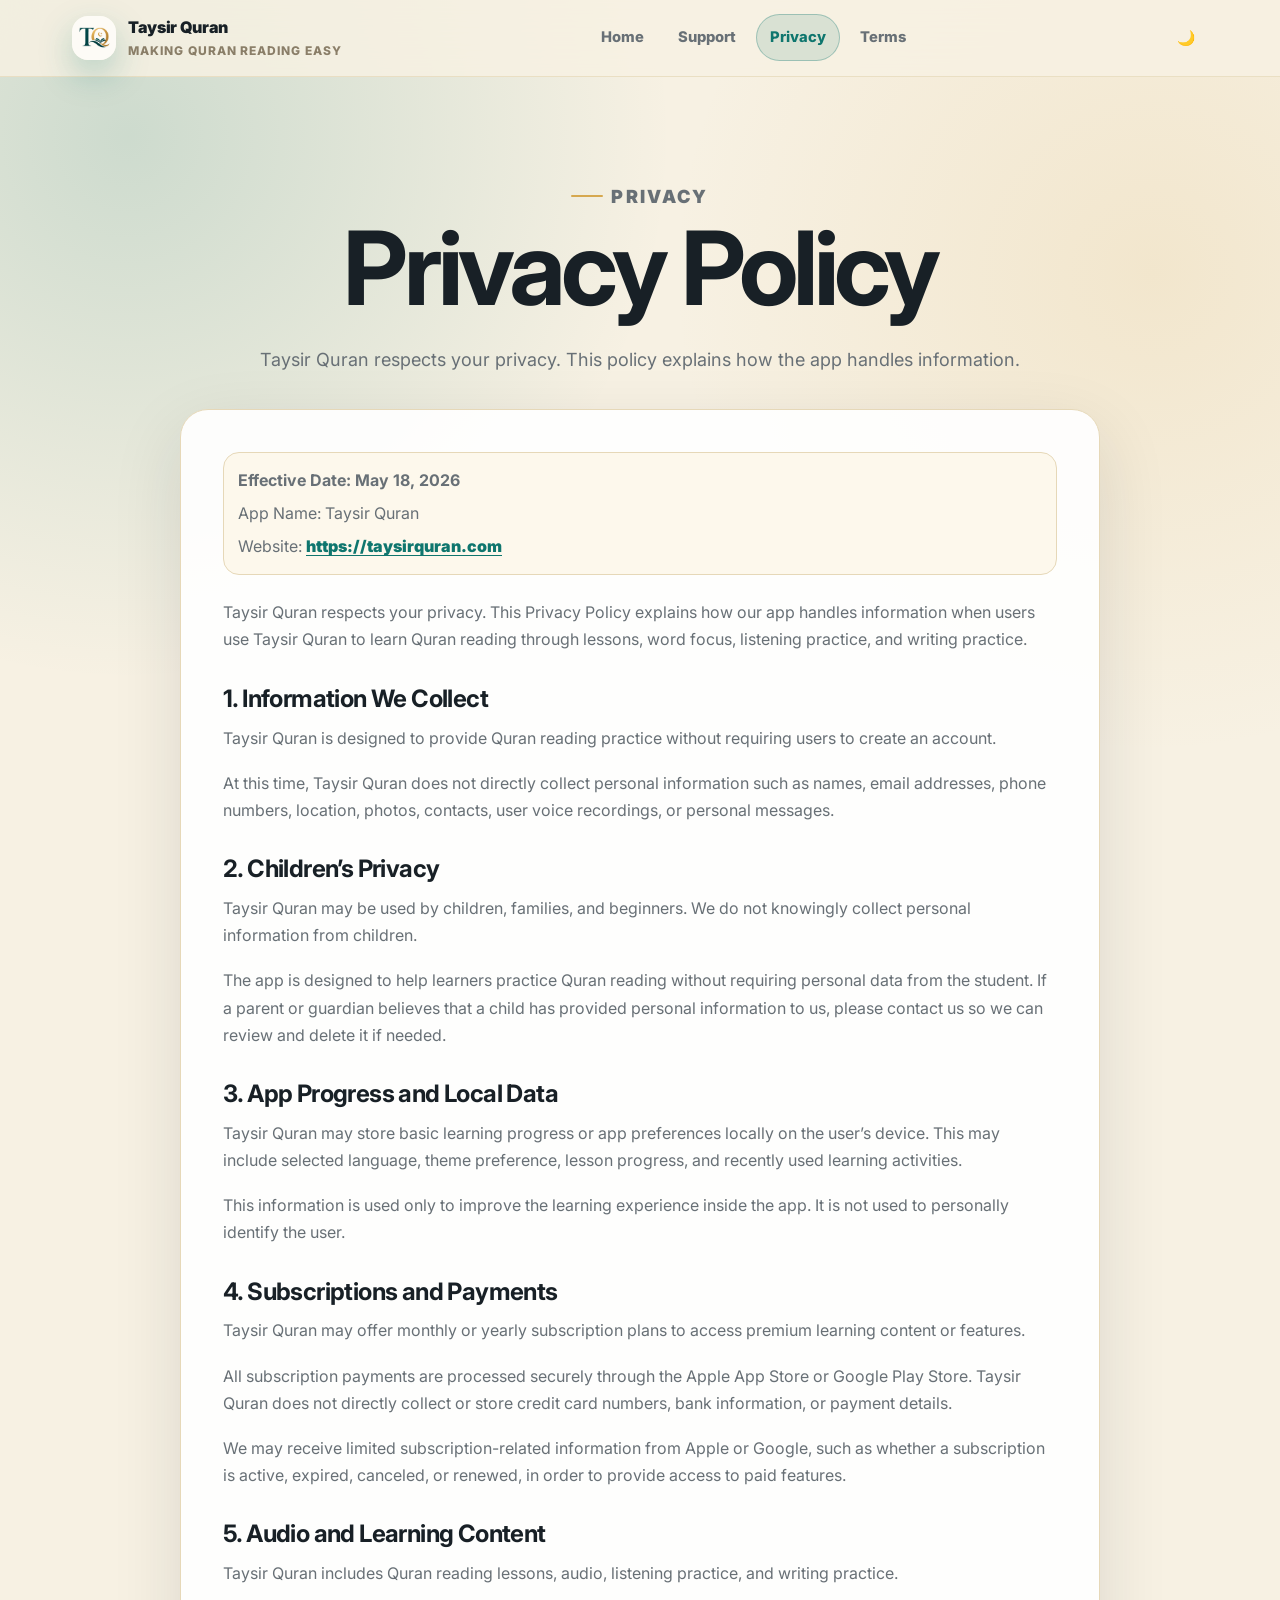
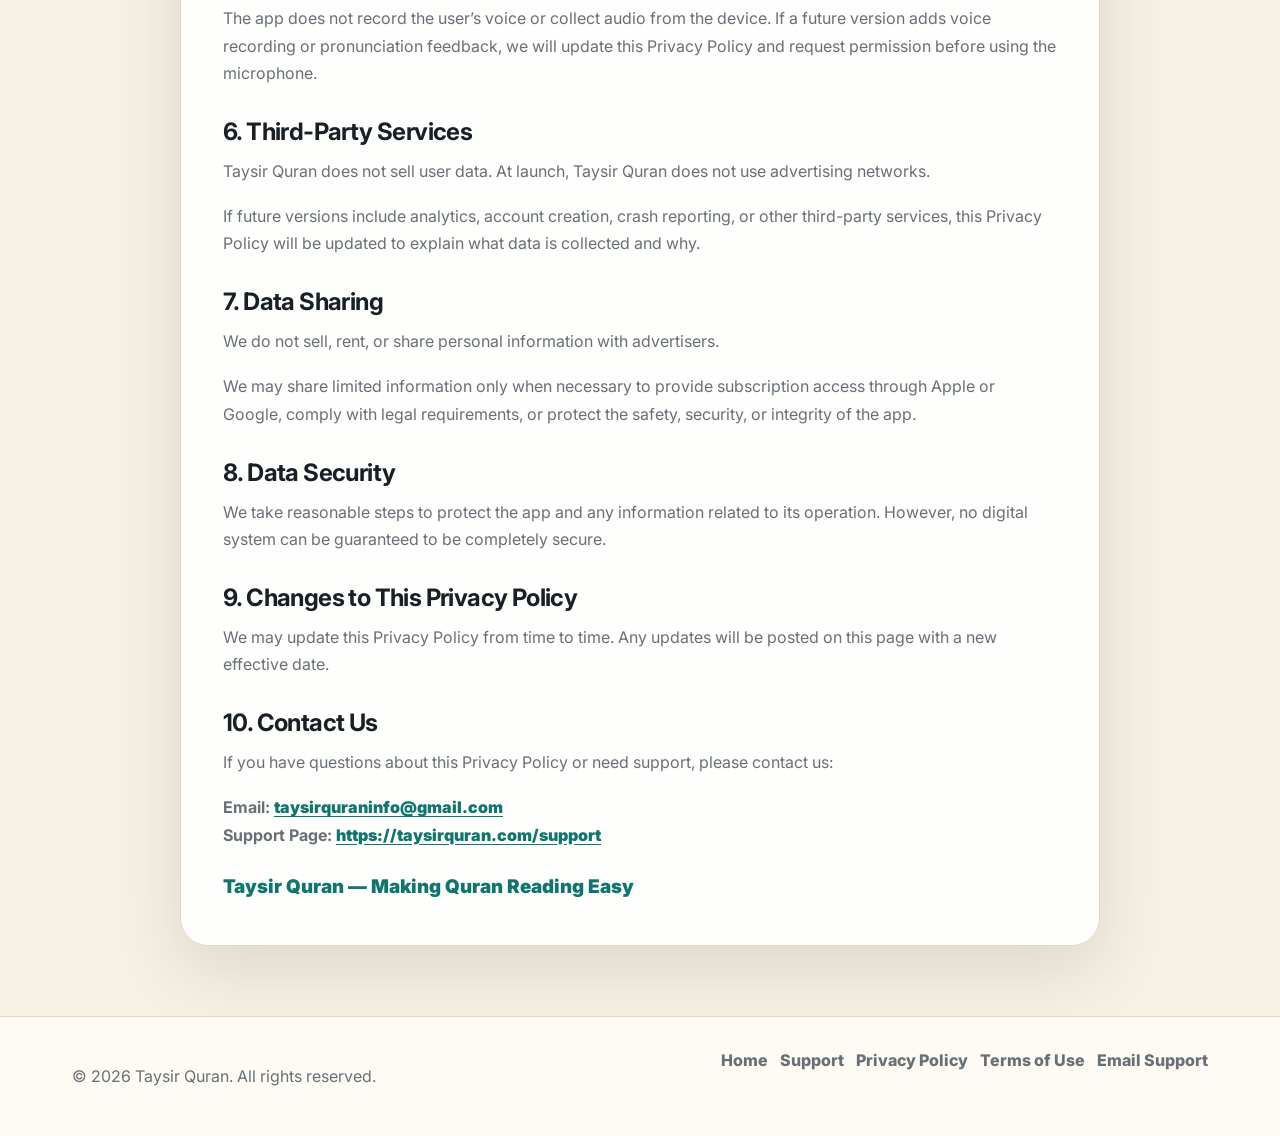
==== privacy/index.html @ a532eeca "second time to upload files" ====
<!doctype html>
<html lang="en" data-theme="dark">
  <head>
    <meta charset="utf-8" />
    <meta name="viewport" content="width=device-width, initial-scale=1" />
    <title>Privacy Policy — Taysir Quran</title>
    <meta name="description" content="Privacy Policy for Taysir Quran." />
    <meta name="theme-color" content="#0f766e" />

    <link rel="icon" type="image/png" href="../favicon.png" />
    <link rel="apple-touch-icon" href="../favicon.png" />

    <link rel="preconnect" href="https://fonts.googleapis.com" />
    <link rel="preconnect" href="https://fonts.gstatic.com" crossorigin />
    <link
      href="https://fonts.googleapis.com/css2?family=Amiri:wght@400;700&family=Inter:wght@400;600;700;800;900&display=swap"
      rel="stylesheet"
    />
    <link rel="stylesheet" href="../styles.css" />
  </head>
  <body>
    <a class="skip-link" href="#main">Skip to content</a>

    <header class="site-header">
      <nav class="nav" aria-label="Main navigation">
        <a class="brand" href="/">
          <img
            class="brand-mark"
            src="../logo.png"
            alt="Taysir Quran app logo"
          />
          <span class="brand-text">
            Taysir Quran <span>Making Quran Reading Easy</span>
          </span>
        </a>

        <div class="nav-links" data-nav-links>
          <a href="/">Home</a>
          <a href="/support/">Support</a>
          <a class="active" href="/privacy/">Privacy</a>
          <a href="/terms/">Terms</a>
        </div>

        <div class="nav-actions">
          <button
            class="icon-button"
            type="button"
            data-theme-toggle
            style="background: transparent; border: none; box-shadow: none"
          >
            🌙
          </button>
          <button
            class="menu-button"
            type="button"
            data-menu-button
            aria-label="Open menu"
            aria-expanded="false"
          >
            ☰
          </button>
        </div>
      </nav>
    </header>

    <main id="main">
      <section class="page-hero">
        <p class="kicker">Privacy</p>
        <h1>Privacy Policy</h1>
        <p>
          Taysir Quran respects your privacy. This policy explains how the app
          handles information.
        </p>
      </section>

      <article class="legal-card">
        <div class="legal-meta">
          <strong>Effective Date: May 18, 2026</strong>
          <span>App Name: Taysir Quran</span>
          <span>
            Website:
            <a class="inline-link" href="https://taysirquran.com">
              https://taysirquran.com
            </a>
          </span>
        </div>

        <p>
          Taysir Quran respects your privacy. This Privacy Policy explains how
          our app handles information when users use Taysir Quran to learn Quran
          reading through lessons, word focus, listening practice, and writing
          practice.
        </p>

        <h2>1. Information We Collect</h2>

        <p>
          Taysir Quran is designed to provide Quran reading practice without
          requiring users to create an account.
        </p>

        <p>
          At this time, Taysir Quran does not directly collect personal
          information such as names, email addresses, phone numbers, location,
          photos, contacts, user voice recordings, or personal messages.
        </p>

        <h2>2. Children’s Privacy</h2>

        <p>
          Taysir Quran may be used by children, families, and beginners. We do
          not knowingly collect personal information from children.
        </p>

        <p>
          The app is designed to help learners practice Quran reading without
          requiring personal data from the student. If a parent or guardian
          believes that a child has provided personal information to us, please
          contact us so we can review and delete it if needed.
        </p>

        <h2>3. App Progress and Local Data</h2>

        <p>
          Taysir Quran may store basic learning progress or app preferences
          locally on the user’s device. This may include selected language,
          theme preference, lesson progress, and recently used learning
          activities.
        </p>

        <p>
          This information is used only to improve the learning experience
          inside the app. It is not used to personally identify the user.
        </p>

        <h2>4. Subscriptions and Payments</h2>

        <p>
          Taysir Quran may offer monthly or yearly subscription plans to access
          premium learning content or features.
        </p>

        <p>
          All subscription payments are processed securely through the Apple App
          Store or Google Play Store. Taysir Quran does not directly collect or
          store credit card numbers, bank information, or payment details.
        </p>

        <p>
          We may receive limited subscription-related information from Apple or
          Google, such as whether a subscription is active, expired, canceled,
          or renewed, in order to provide access to paid features.
        </p>

        <h2>5. Audio and Learning Content</h2>

        <p>
          Taysir Quran includes Quran reading lessons, audio, listening
          practice, and writing practice.
        </p>

        <p>
          The app does not record the user’s voice or collect audio from the
          device. If a future version adds voice recording or pronunciation
          feedback, we will update this Privacy Policy and request permission
          before using the microphone.
        </p>

        <h2>6. Third-Party Services</h2>

        <p>
          Taysir Quran does not sell user data. At launch, Taysir Quran does not
          use advertising networks.
        </p>

        <p>
          If future versions include analytics, account creation, crash
          reporting, or other third-party services, this Privacy Policy will be
          updated to explain what data is collected and why.
        </p>

        <h2>7. Data Sharing</h2>

        <p>
          We do not sell, rent, or share personal information with advertisers.
        </p>

        <p>
          We may share limited information only when necessary to provide
          subscription access through Apple or Google, comply with legal
          requirements, or protect the safety, security, or integrity of the
          app.
        </p>

        <h2>8. Data Security</h2>

        <p>
          We take reasonable steps to protect the app and any information
          related to its operation. However, no digital system can be guaranteed
          to be completely secure.
        </p>

        <h2>9. Changes to This Privacy Policy</h2>

        <p>
          We may update this Privacy Policy from time to time. Any updates will
          be posted on this page with a new effective date.
        </p>

        <h2>10. Contact Us</h2>

        <p>
          If you have questions about this Privacy Policy or need support,
          please contact us:
        </p>

        <p>
          <strong>Email:</strong>
          <a class="inline-link" href="mailto:taysirquraninfo@gmail.com">
            taysirquraninfo@gmail.com
          </a>
          <br />
          <strong>Support Page:</strong>
          <a class="inline-link" href="/support/">
            https://taysirquran.com/support
          </a>
        </p>

        <strong class="strong-line">
          Taysir Quran — Making Quran Reading Easy
        </strong>
      </article>
    </main>

    <footer class="site-footer">
      <div class="footer-inner">
        <p>© 2026 Taysir Quran. All rights reserved.</p>
        <div class="footer-links">
          <a href="/">Home</a>
          <a href="/support/">Support</a>
          <a href="/privacy/">Privacy Policy</a>
          <a href="/terms/">Terms of Use</a>
          <a href="mailto:taysirquraninfo@gmail.com">Email Support</a>
        </div>
      </div>
    </footer>

    <script src="../script.js"></script>
  </body>
</html>
---- styles.css ----
@font-face {
  font-family: 'Uthmanic Hafs';
  src: url('fonts/UthmanicHafs_V22.ttf') format('truetype');
  font-weight: 400;
  font-style: normal;
  font-display: swap;
}

:root {
  --bg: #f7f1e3;
  --surface: #fffdf7;
  --card: #ffffff;
  --elevated: #fdf8ec;
  --text: #182026;
  --muted: #687076;
  --soft: #8a7e68;
  --primary: #0f766e;
  --primary-dark: #115e59;
  --gold: #d6a84f;
  --gold-dark: #b7791f;
  --border: #e6d8b8;
  --shadow: 0 24px 70px rgba(24, 32, 38, 0.12);
  --hero-glow: rgba(15, 118, 110, 0.18);
  --radius-xl: 28px;
  --radius-lg: 22px;
  --radius-md: 16px;
  --max: 1180px;
}

[data-theme='dark'] {
  --bg: #0b0b0b;
  --surface: #0f0f0f;
  --card: #151515;
  --elevated: #1b1b1b;
  --text: #f8fafc;
  --muted: #b8c2c7;
  --soft: #d8caa9;
  --primary: #2dd4bf;
  --primary-dark: #14b8a6;
  --gold: #f0c86a;
  --gold-dark: #d6a84f;
  --border: #2f2a21;
  --shadow: 0 24px 80px rgba(0, 0, 0, 0.46);
  --hero-glow: rgba(45, 212, 191, 0.16);
}

* { box-sizing: border-box; }

html {
  scroll-behavior: smooth;
}

body {
  margin: 0;
  font-family: Inter, ui-sans-serif, system-ui, -apple-system, BlinkMacSystemFont, "Segoe UI", sans-serif;
  background:
    radial-gradient(circle at 10% 5%, var(--hero-glow), transparent 34rem),
    radial-gradient(circle at 90% 10%, rgba(214, 168, 79, 0.15), transparent 30rem),
    var(--bg);
  color: var(--text);
  line-height: 1.7;
  transition: background 0.25s ease, color 0.25s ease;
}

body.no-scroll { overflow: hidden; }

a { color: inherit; text-decoration: none; }

.skip-link {
  position: absolute;
  top: -48px;
  left: 16px;
  background: var(--primary);
  color: #fff;
  padding: 10px 14px;
  border-radius: 999px;
  z-index: 1000;
}
.skip-link:focus { top: 16px; }

.site-header {
  position: sticky;
  top: 0;
  z-index: 50;
  backdrop-filter: blur(18px);
  background: color-mix(in srgb, var(--bg) 84%, transparent);
  border-bottom: 1px solid color-mix(in srgb, var(--border) 75%, transparent);
}

.nav {
  max-width: var(--max);
  margin: 0 auto;
  padding: 14px 22px;
  display: flex;
  align-items: center;
  justify-content: space-between;
  gap: 16px;
}

.brand {
  display: inline-flex;
  align-items: center;
  gap: 12px;
  font-weight: 900;
  letter-spacing: -0.02em;
}

.brand-mark {
  width: 44px;
  height: 44px;
  border-radius: 16px;
  display: grid;
  place-items: center;
  background: linear-gradient(145deg, var(--primary), var(--gold));
  color: #fff;
  box-shadow: 0 14px 34px rgba(15, 118, 110, 0.28);
  font-weight: 900;
}

.brand-text span {
  display: block;
  font-size: 0.75rem;
  color: var(--soft);
  font-weight: 800;
  letter-spacing: 0.08em;
  text-transform: uppercase;
}

.nav-links {
  display: flex;
  align-items: center;
  gap: 6px;
}

.nav-links a,
.nav-actions button {
  border: 1px solid transparent;
  border-radius: 999px;
  padding: 10px 13px;
  color: var(--muted);
  font-weight: 800;
  font-size: 0.92rem;
}

.nav-links a:hover,
.nav-links a.active {
  color: var(--primary);
  background: color-mix(in srgb, var(--primary) 12%, transparent);
  border-color: color-mix(in srgb, var(--primary) 30%, transparent);
}

.nav-actions {
  display: flex;
  align-items: center;
  gap: 8px;
}

.icon-button,
.menu-button {
  cursor: pointer;
  border: 1px solid var(--border);
  background: var(--card);
  color: var(--text);
  min-width: 44px;
  height: 44px;
  display: inline-grid;
  place-items: center;
  box-shadow: 0 10px 24px rgba(0,0,0,0.06);
}

.menu-button { display: none; }

main { min-height: 70vh; }

.section {
  max-width: var(--max);
  margin: 0 auto;
  padding: 88px 22px;
}

.hero {
  padding-top: 88px;
  padding-bottom: 86px;
  display: grid;
  grid-template-columns: minmax(0, 1.08fr) minmax(320px, 0.92fr);
  gap: 44px;
  align-items: center;
}

.kicker {
  display: inline-flex;
  align-items: center;
  gap: 8px;
  margin: 0 0 16px;
  color: var(--primary);
  font-size: 0.82rem;
  font-weight: 900;
  letter-spacing: 0.13em;
  text-transform: uppercase;
}
.kicker::before {
  content: '';
  width: 32px;
  height: 2px;
  border-radius: 999px;
  background: var(--gold);
}

h1, h2, h3 { line-height: 1.12; margin: 0; letter-spacing: -0.045em; }
h1 { font-size: clamp(3.2rem, 9vw, 6.4rem); }
h2 { font-size: clamp(2.05rem, 5vw, 3.6rem); }
h3 { font-size: 1.22rem; letter-spacing: -0.02em; }

.hero-subtitle {
  margin: 14px 0 0;
  color: var(--gold);
  font-size: clamp(1.35rem, 3vw, 2rem);
  font-weight: 900;
  letter-spacing: -0.035em;
}

.hero-tagline {
  margin: 8px 0 0;
  color: var(--primary);
  font-size: clamp(1.1rem, 2.4vw, 1.45rem);
  font-weight: 900;
}

.lead {
  margin: 24px 0 0;
  max-width: 690px;
  color: var(--muted);
  font-size: clamp(1.05rem, 2vw, 1.22rem);
}

.hero-actions,
.cta-row {
  display: flex;
  flex-wrap: wrap;
  gap: 12px;
  margin-top: 30px;
}

.btn {
  display: inline-flex;
  align-items: center;
  justify-content: center;
  gap: 9px;
  border: 1px solid var(--border);
  border-radius: 999px;
  min-height: 48px;
  padding: 0 20px;
  font-weight: 900;
  transition: transform 0.18s ease, box-shadow 0.18s ease, background 0.18s ease;
}
.btn:hover { transform: translateY(-2px); }
.btn-primary {
  background: linear-gradient(135deg, var(--primary), var(--primary-dark));
  color: #fff;
  border-color: color-mix(in srgb, var(--primary) 70%, #fff 10%);
  box-shadow: 0 16px 34px rgba(15, 118, 110, 0.26);
}
.btn-secondary {
  background: var(--card);
  color: var(--text);
}
.btn-gold {
  background: linear-gradient(135deg, var(--gold), var(--gold-dark));
  color: #1b1204;
  border-color: color-mix(in srgb, var(--gold) 70%, #fff 10%);
}

.hero-card {
  position: relative;
  border: 1px solid var(--border);
  background: linear-gradient(180deg, color-mix(in srgb, var(--card) 90%, transparent), var(--elevated));
  border-radius: 36px;
  padding: 22px;
  box-shadow: var(--shadow);
  overflow: hidden;
}
.hero-card::before {
  content: '';
  position: absolute;
  inset: -80px -90px auto auto;
  width: 190px;
  height: 190px;
  border-radius: 50%;
  background: rgba(214, 168, 79, 0.22);
  filter: blur(8px);
}

.app-mock {
  position: relative;
  border: 1px solid var(--border);
  background: var(--surface);
  border-radius: 30px;
  padding: 18px;
  min-height: 510px;
}
.mock-top {
  display: flex;
  justify-content: space-between;
  align-items: center;
  gap: 12px;
  margin-bottom: 18px;
}
.mock-pill {
  border: 1px solid var(--border);
  background: var(--elevated);
  color: var(--primary);
  border-radius: 999px;
  padding: 8px 12px;
  font-size: 0.78rem;
  font-weight: 900;
}
.quran-word {
  direction: rtl;
  min-height: 150px;
  display: grid;
  place-items: center;
  border-radius: 24px;
  background:
    radial-gradient(circle at center, color-mix(in srgb, var(--primary) 13%, transparent), transparent 64%),
    var(--elevated);
  border: 1px solid var(--border);
  font-family: 'Uthmanic Hafs', 'Amiri', serif;
  font-size: clamp(2.15rem, 6.2vw, 4.7rem);
  color: var(--text);
  text-align: center;
  line-height: 2.15;
  padding: 20px;
}
.quran-verse {
  letter-spacing: 0;
  word-spacing: 0.12em;
}
.lesson-list { display: grid; gap: 12px; margin-top: 18px; }
.lesson-row {
  display: grid;
  grid-template-columns: auto 1fr auto;
  align-items: center;
  gap: 12px;
  padding: 12px;
  border: 1px solid var(--border);
  border-radius: 18px;
  background: var(--card);
}
.lesson-icon {
  width: 42px;
  height: 42px;
  border-radius: 14px;
  display: grid;
  place-items: center;
  background: color-mix(in srgb, var(--primary) 13%, transparent);
  color: var(--primary);
  font-weight: 900;
}
.lesson-row strong { display: block; }
.lesson-row span { color: var(--muted); font-size: 0.9rem; }
.progress-dot {
  width: 10px;
  height: 10px;
  border-radius: 50%;
  background: var(--gold);
}

.section-heading {
  max-width: 760px;
  margin-bottom: 30px;
}
.section-heading p {
  margin: 16px 0 0;
  color: var(--muted);
  font-size: 1.08rem;
}

.about-card,
.legal-card,
.support-card,
.cta-card {
  border: 1px solid var(--border);
  border-radius: var(--radius-xl);
  background: color-mix(in srgb, var(--card) 92%, transparent);
  box-shadow: var(--shadow);
  padding: clamp(22px, 4vw, 42px);
}
.about-card p,
.legal-card p,
.support-card p { color: var(--muted); margin: 0 0 18px; }
.strong-line {
  display: block;
  margin-top: 22px;
  color: var(--primary);
  font-weight: 900;
  font-size: 1.18rem;
}

.feature-grid {
  display: grid;
  grid-template-columns: repeat(4, 1fr);
  gap: 16px;
}
.feature-card {
  border: 1px solid var(--border);
  background: var(--card);
  border-radius: var(--radius-lg);
  padding: 22px;
  min-height: 210px;
  box-shadow: 0 14px 36px rgba(0,0,0,0.06);
}
.feature-icon {
  width: 54px;
  height: 54px;
  border-radius: 18px;
  display: grid;
  place-items: center;
  margin-bottom: 18px;
  background: color-mix(in srgb, var(--primary) 13%, transparent);
  color: var(--primary);
  font-weight: 900;
  font-size: 1.35rem;
}
.feature-card p { color: var(--muted); margin: 12px 0 0; }

.page-hero {
  max-width: 900px;
  margin: 0 auto;
  padding: 86px 22px 34px;
  text-align: center;
}
.page-hero p { color: var(--muted); font-size: 1.13rem; margin: 18px auto 0; max-width: 760px; }

.legal-card {
  max-width: 920px;
  margin: 0 auto 70px;
}
.legal-card h2 {
  font-size: 1.5rem;
  margin: 32px 0 12px;
  letter-spacing: -0.025em;
}
.legal-card h2:first-child { margin-top: 0; }
.legal-card ul { color: var(--muted); padding-left: 22px; }
.legal-card li { margin: 8px 0; }
.legal-meta {
  display: grid;
  gap: 6px;
  margin-bottom: 24px;
  padding: 14px;
  border: 1px solid var(--border);
  border-radius: var(--radius-md);
  background: var(--elevated);
  color: var(--muted);
}
.inline-link {
  color: var(--primary);
  font-weight: 900;
  text-decoration: underline;
  text-underline-offset: 3px;
}

.support-card {
  max-width: 820px;
  margin: 0 auto 70px;
  text-align: center;
}
.support-email {
  display: inline-flex;
  margin: 16px 0 4px;
  color: var(--primary);
  font-weight: 900;
  font-size: 1.15rem;
}

.site-footer {
  border-top: 1px solid var(--border);
  background: color-mix(in srgb, var(--surface) 88%, transparent);
}
.footer-inner {
  max-width: var(--max);
  margin: 0 auto;
  padding: 30px 22px;
  display: flex;
  justify-content: space-between;
  gap: 18px;
  flex-wrap: wrap;
  color: var(--muted);
}
.footer-links { display: flex; flex-wrap: wrap; gap: 12px; }
.footer-links a { font-weight: 800; }
.footer-links a:hover { color: var(--primary); }

@media (max-width: 980px) {
  .hero { grid-template-columns: 1fr; padding-top: 64px; }
  .feature-grid { grid-template-columns: repeat(2, 1fr); }
  .hero-card { max-width: 620px; width: 100%; margin: 0 auto; }
}

@media (max-width: 760px) {
  .nav { padding: 12px 16px; }
  .menu-button { display: inline-grid; }
  .nav-links {
    position: fixed;
    inset: 69px 14px auto 14px;
    display: none;
    flex-direction: column;
    align-items: stretch;
    padding: 12px;
    border: 1px solid var(--border);
    border-radius: 22px;
    background: var(--surface);
    box-shadow: var(--shadow);
  }
  .nav-links.open { display: flex; }
  .nav-links a { padding: 13px 14px; }
  .brand-text span { display: none; }
  .section { padding: 62px 16px; }
  .hero { padding-top: 54px; gap: 30px; }
  .hero-actions, .cta-row { flex-direction: column; }
  .btn { width: 100%; }
  .app-mock { min-height: auto; }
  .quran-word { min-height: 130px; }
  .feature-grid { grid-template-columns: 1fr; }
  .footer-inner { flex-direction: column; }
}

@media (max-width: 430px) {
  .brand-mark { width: 40px; height: 40px; border-radius: 14px; }
  .hero-card { padding: 14px; border-radius: 26px; }
  .app-mock { padding: 12px; border-radius: 24px; }
  .lesson-row { grid-template-columns: auto 1fr; }
  .progress-dot { display: none; }
  .about-card, .legal-card, .support-card, .cta-card { border-radius: 22px; }
}
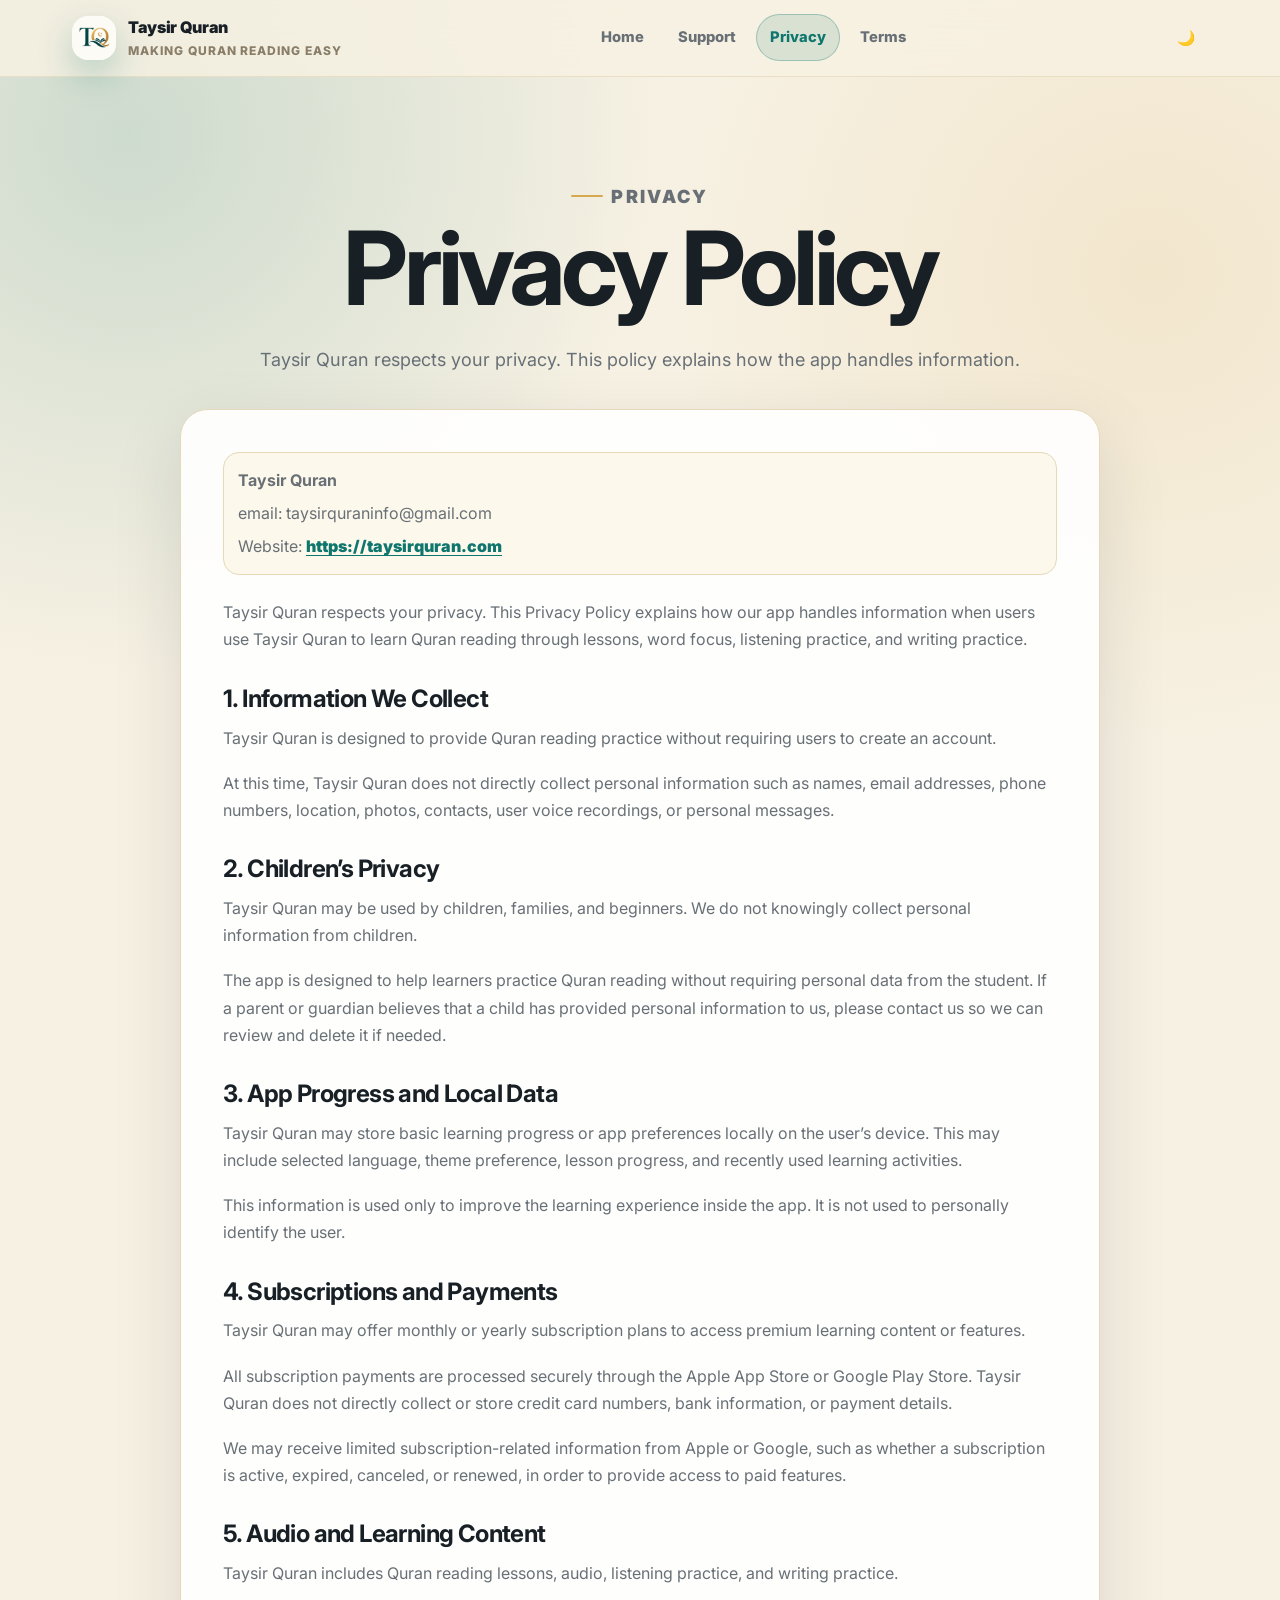
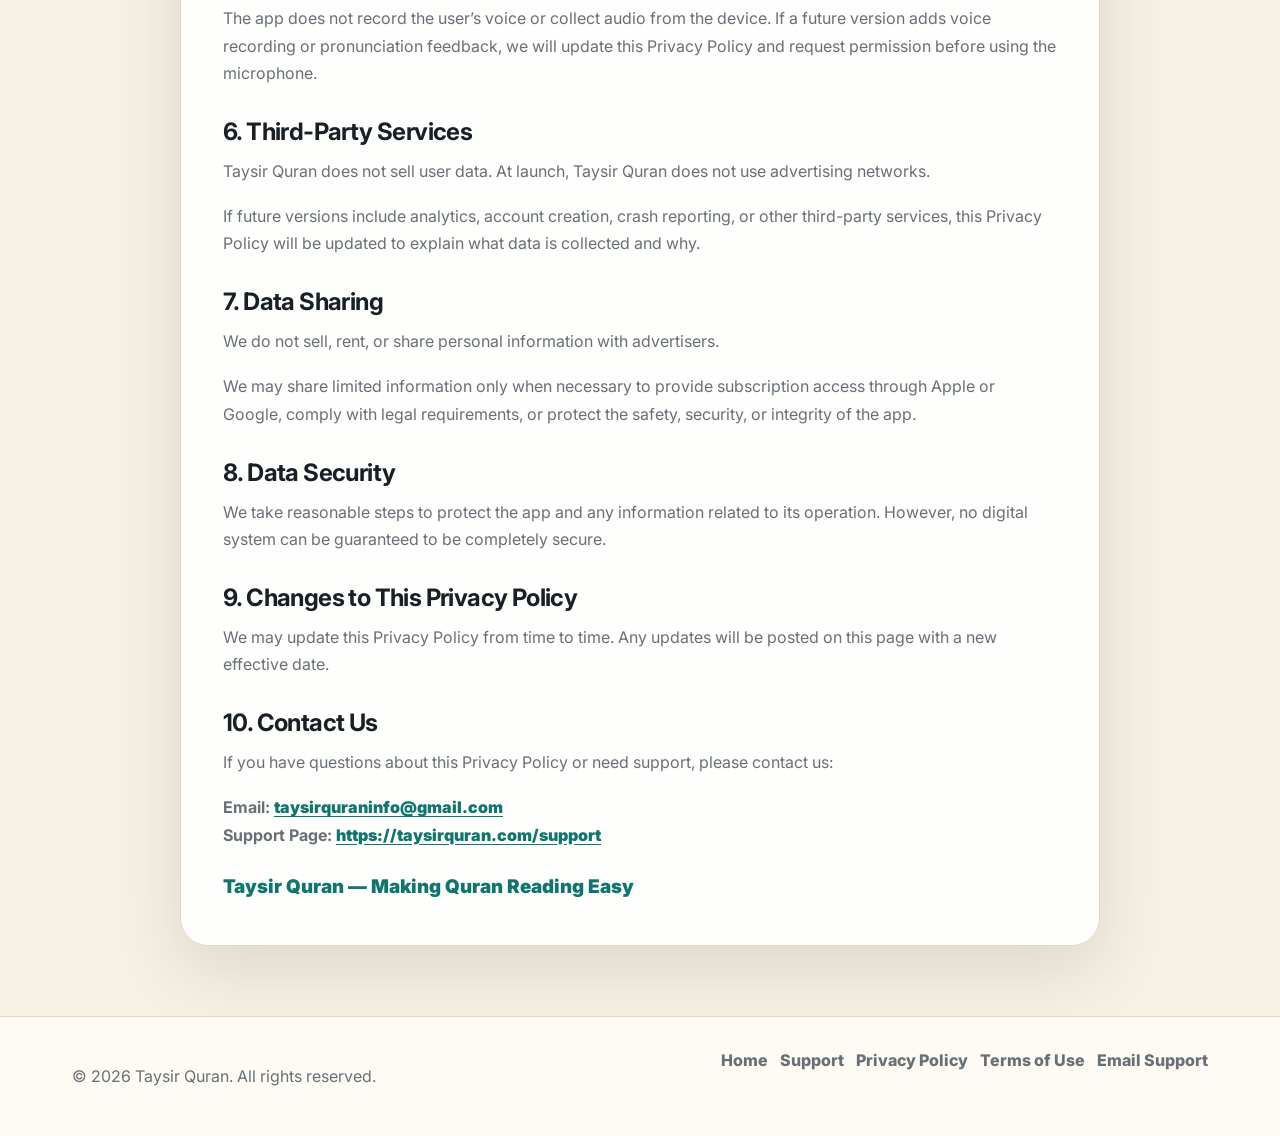
==== commit 7b11119b: "Update index.html changed date to app name. and app name to email" ====
--- a/privacy/index.html
+++ b/privacy/index.html
@@ -75,8 +75,8 @@
 
       <article class="legal-card">
         <div class="legal-meta">
-          <strong>Effective Date: May 18, 2026</strong>
-          <span>App Name: Taysir Quran</span>
+          <strong>Taysir Quran</strong>
+          <span>email: taysirquraninfo@gmail.com</span>
           <span>
             Website:
             <a class="inline-link" href="https://taysirquran.com">
